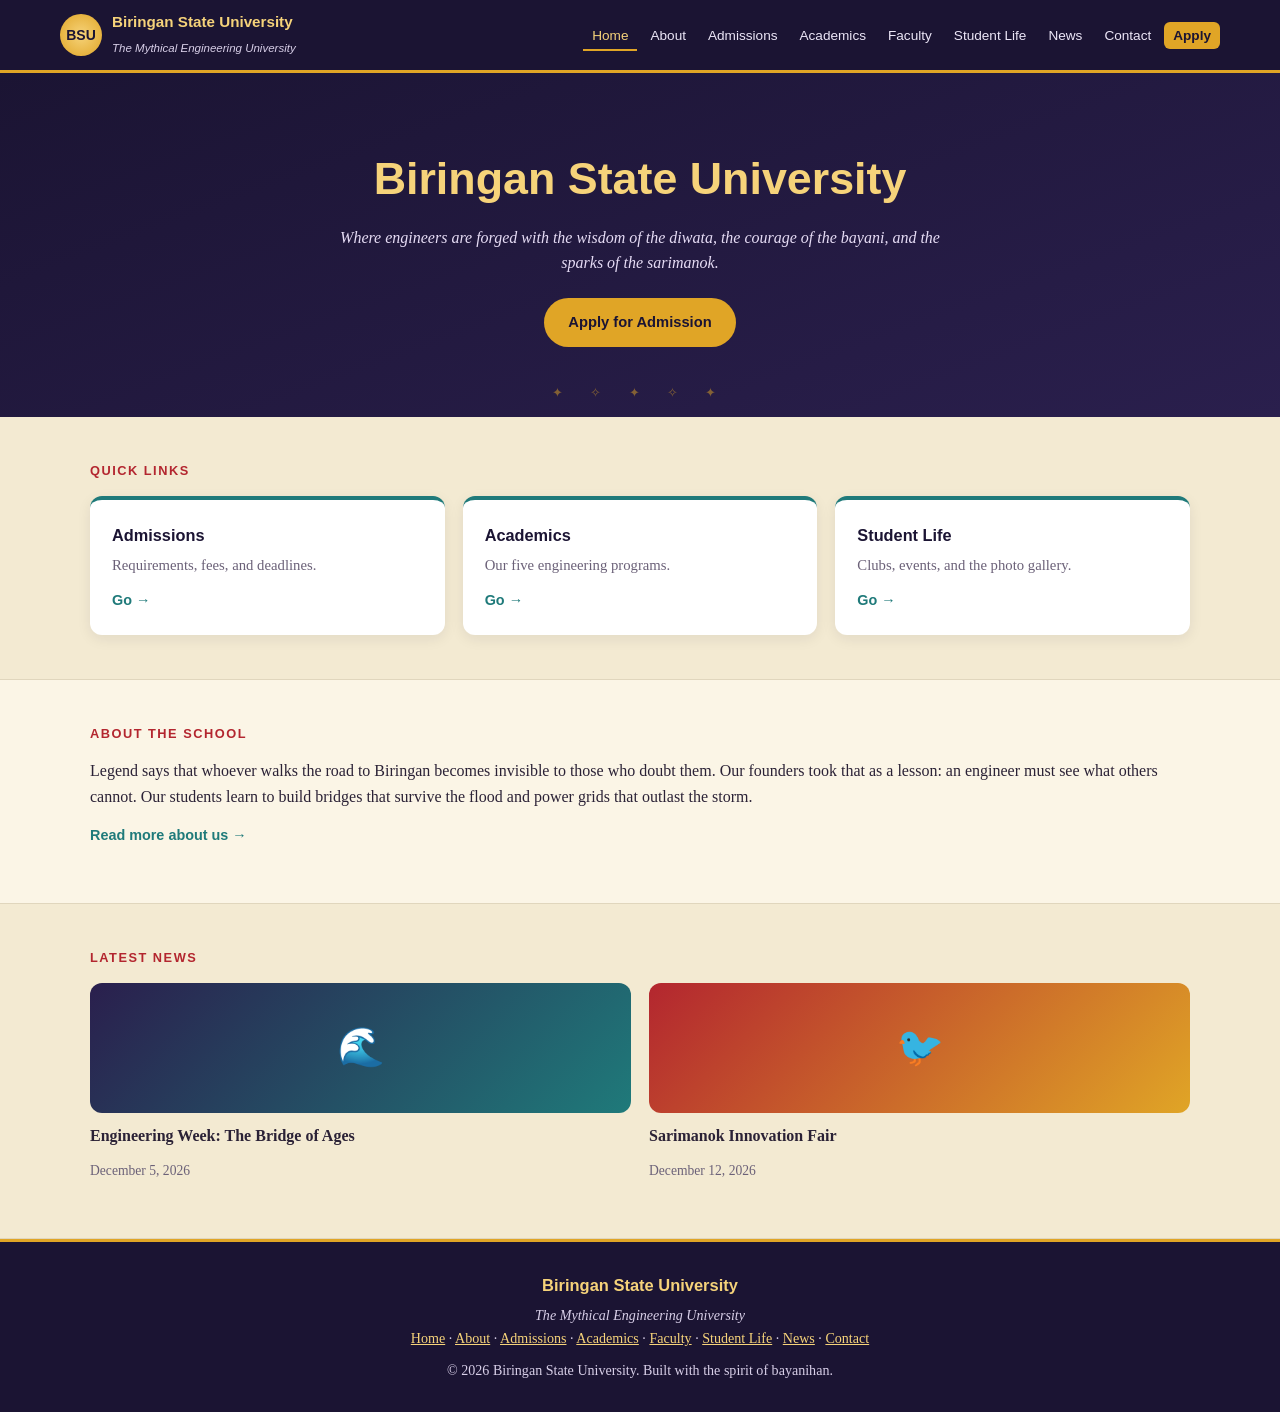
==== index.html @ c65f39e9 "Add files via upload" ====
<!DOCTYPE html>
<html lang="en">
<head>
  <meta charset="UTF-8">
  <meta name="viewport" content="width=device-width, initial-scale=1.0">
  <title>Home - Biringan State University</title>
  <link rel="stylesheet" href="style.css">
</head>
<body>
<header>
  <nav class="nav">
    <a href="index.html" class="brand">
      <div class="seal">BSU</div>
      <div><strong>Biringan State University</strong><span>The Mythical Engineering University</span></div>
    </a>
    <input type="checkbox" id="nav-toggle" class="nav-toggle">
    <label for="nav-toggle" class="menu-btn">☰ Menu</label>
    <ul class="nav-links">
      <li><a href="index.html" class="active">Home</a></li>
      <li><a href="about.html">About</a></li>
      <li><a href="admissions.html">Admissions</a></li>
      <li><a href="academics.html">Academics</a></li>
      <li><a href="faculty.html">Faculty</a></li>
      <li><a href="student-life.html">Student Life</a></li>
      <li><a href="news.html">News</a></li>
      <li><a href="contact.html">Contact</a></li>
      <li><a href="admissions.html" class="apply">Apply</a></li>
    </ul>
  </nav>
</header>
<main>
  <section class="hero">
    <h1>Biringan State University</h1>
    <p>Where engineers are forged with the wisdom of the diwata, the courage of the bayani, and the sparks of the sarimanok.</p>
    <a href="admissions.html" class="btn btn-gold">Apply for Admission</a>
  </section>

  <section class="block alt">
    <div class="wrap">
      <div class="label">Quick Links</div>
      <div class="grid">
        <div class="card"><h3>Admissions</h3><p>Requirements, fees, and deadlines.</p><a class="more" href="admissions.html">Go →</a></div>
        <div class="card"><h3>Academics</h3><p>Our five engineering programs.</p><a class="more" href="academics.html">Go →</a></div>
        <div class="card"><h3>Student Life</h3><p>Clubs, events, and the photo gallery.</p><a class="more" href="student-life.html">Go →</a></div>
      </div>
    </div>
  </section>

  <section class="block">
    <div class="wrap">
      <div class="label">About the School</div>
      <p>Legend says that whoever walks the road to Biringan becomes invisible to those who doubt them. Our founders took that as a lesson: an engineer must see what others cannot. Our students learn to build bridges that survive the flood and power grids that outlast the storm.</p>
      <p><a class="more" href="about.html">Read more about us →</a></p>
    </div>
  </section>

  <section class="block alt">
    <div class="wrap">
      <div class="label">Latest News</div>
      <div class="grid">
        <div><div class="tile dark">🌊</div><p style="margin-top:10px;font-weight:bold;">Engineering Week: The Bridge of Ages</p><p style="font-size:0.85rem;color:var(--muted);">December 5, 2026</p></div>
        <div><div class="tile red">🐦</div><p style="margin-top:10px;font-weight:bold;">Sarimanok Innovation Fair</p><p style="font-size:0.85rem;color:var(--muted);">December 12, 2026</p></div>
      </div>
    </div>
  </section>
</main>
<footer>
  <h3>Biringan State University</h3>
  <p><em>The Mythical Engineering University</em></p>
  <p>
    <a href="index.html">Home</a> ·
    <a href="about.html">About</a> ·
    <a href="admissions.html">Admissions</a> ·
    <a href="academics.html">Academics</a> ·
    <a href="faculty.html">Faculty</a> ·
    <a href="student-life.html">Student Life</a> ·
    <a href="news.html">News</a> ·
    <a href="contact.html">Contact</a>
  </p>
  <p style="margin-top:10px;">© 2026 Biringan State University. Built with the spirit of bayanihan.</p>
</footer>
</body>
</html>
---- style.css ----
:root {
  --night: #1b1433; --night-2: #2a1f4d; --gold: #e0a526; --gold-light: #f6d37a;
  --crimson: #b3262f; --teal: #1f7a7a; --cream: #fbf5e6; --sand: #f3ead2;
  --text: #2b2236; --muted: #6b6178; --radius: 12px;
}
* { box-sizing: border-box; margin: 0; padding: 0; }
html { scroll-behavior: smooth; }
body { font-family: Georgia, "Times New Roman", serif; color: var(--text); background: var(--cream); line-height: 1.6; }
h1, h2, h3, .label, nav a, .btn { font-family: "Trebuchet MS", Verdana, sans-serif; }
a { color: inherit; }

/* HEADER / NAV */
header { position: sticky; top: 0; z-index: 100; background: var(--night); border-bottom: 3px solid var(--gold); }
.nav { max-width: 1200px; margin: 0 auto; padding: 10px 20px; display: flex; align-items: center; gap: 16px; position: relative; }
.brand { display: flex; align-items: center; gap: 10px; text-decoration: none; color: var(--gold-light); margin-right: auto; }
.seal { width: 42px; height: 42px; border-radius: 50%; background: radial-gradient(circle, var(--gold-light), var(--gold)); color: var(--night); display: grid; place-items: center; font-weight: bold; font-size: 14px; }
.brand strong { display: block; font-size: 0.95rem; }
.brand span { font-size: 0.72rem; color: #d8cfe8; font-style: italic; }
.nav-toggle { display: none; }
.menu-btn { display: none; border: 2px solid var(--gold); color: var(--gold); padding: 6px 12px; border-radius: 8px; cursor: pointer; }
.nav-links { list-style: none; display: flex; gap: 4px; flex-wrap: wrap; }
.nav-links a { color: #ece6f7; text-decoration: none; font-size: 0.85rem; padding: 6px 9px; border-radius: 6px; }
.nav-links a:hover { color: var(--gold); background: rgba(255,255,255,0.06); }
.nav-links a.active { color: var(--gold-light); border-bottom: 2px solid var(--gold); border-radius: 0; }
.nav-links .apply { background: var(--gold); color: var(--night); font-weight: bold; }
.nav-links .apply:hover { background: var(--gold-light); color: var(--night); }

/* BUTTONS */
.btn { display: inline-block; padding: 11px 22px; border-radius: 999px; font-weight: bold; font-size: 0.92rem; text-decoration: none; border: 2px solid transparent; cursor: pointer; transition: background 0.2s, color 0.2s; }
.btn-gold { background: var(--gold); color: var(--night); }
.btn-gold:hover { background: var(--gold-light); }
.btn-dark { background: var(--night); color: var(--gold-light); }
.btn-dark:hover { background: var(--night-2); }

/* HERO */
.hero { background: linear-gradient(160deg, var(--night) 0%, var(--night-2) 100%); color: var(--cream); text-align: center; padding: 70px 20px; position: relative; overflow: hidden; }
.hero::after { content: "✦  ✧  ✦  ✧  ✦"; position: absolute; bottom: 14px; left: 0; right: 0; color: var(--gold); opacity: 0.5; letter-spacing: 12px; font-size: 13px; }
.hero h1 { color: var(--gold-light); font-size: clamp(1.8rem, 4vw, 2.8rem); margin-bottom: 10px; }
.hero p { font-style: italic; color: #e6dcf5; max-width: 620px; margin: 0 auto 22px; }

/* CONTENT BLOCKS */
.block { padding: 44px 20px; border-bottom: 1px solid #e0d6bd; }
.block.alt { background: var(--sand); }
.wrap { max-width: 1100px; margin: 0 auto; }
.label { text-transform: uppercase; letter-spacing: 1.5px; font-size: 0.8rem; color: var(--crimson); font-weight: bold; margin-bottom: 14px; }
.block p { margin-bottom: 12px; }
.grid { display: grid; gap: 18px; grid-template-columns: repeat(auto-fit, minmax(220px, 1fr)); }
.card { background: white; border-radius: var(--radius); padding: 22px; box-shadow: 0 4px 14px rgba(27,20,51,0.08); border-top: 4px solid var(--teal); }
.card h3 { color: var(--night); font-size: 1.02rem; margin-bottom: 6px; }
.card p { font-size: 0.92rem; color: var(--muted); margin-bottom: 10px; }
.card .myth { color: var(--crimson); font-style: italic; font-size: 0.85rem; }
a.more { color: var(--teal); font-weight: bold; font-family: "Trebuchet MS", sans-serif; font-size: 0.9rem; text-decoration: none; }
a.more:hover { text-decoration: underline; }
.tile { background: linear-gradient(135deg, #cfc4e6, #efe3c2); border-radius: var(--radius); min-height: 130px; display: grid; place-items: center; font-size: 2.4rem; }
.tile.dark { background: linear-gradient(135deg, var(--night-2), var(--teal)); }
.tile.red { background: linear-gradient(135deg, var(--crimson), var(--gold)); }
.big-tile { min-height: 220px; }
.split { display: grid; grid-template-columns: 1.2fr 1fr; gap: 30px; align-items: start; }
.panel { background: var(--night); color: var(--cream); padding: 26px; border-radius: var(--radius); border: 2px solid var(--gold); }
.panel h3 { color: var(--gold-light); margin-bottom: 8px; }
.contact-line { margin-bottom: 8px; font-size: 0.95rem; }
.stepline { display: flex; gap: 12px; align-items: flex-start; margin-bottom: 14px; }
.num { min-width: 36px; height: 36px; border-radius: 50%; background: var(--crimson); color: white; display: grid; place-items: center; font-weight: bold; font-family: "Trebuchet MS", sans-serif; }
.rows { list-style: none; }
.rows li { display: flex; justify-content: space-between; gap: 16px; padding: 12px 0; border-bottom: 1px dashed #d7c9a3; }
.rows li span:last-child { font-weight: bold; color: var(--night); white-space: nowrap; }
details { background: white; border-radius: 10px; padding: 14px 18px; margin-bottom: 10px; box-shadow: 0 2px 8px rgba(27,20,51,0.06); }
summary { cursor: pointer; font-family: "Trebuchet MS", sans-serif; font-weight: bold; color: var(--night); }
details p { margin: 10px 0 0; color: var(--muted); font-size: 0.93rem; }
.news-item { background: white; border-radius: var(--radius); padding: 22px; margin-bottom: 16px; box-shadow: 0 4px 14px rgba(27,20,51,0.08); }
.news-item .date { font-size: 0.78rem; color: var(--teal); text-transform: uppercase; letter-spacing: 1px; font-family: "Trebuchet MS", sans-serif; }
.news-item h3 { color: var(--night); margin: 6px 0; font-size: 1.1rem; }
.news-item p { color: var(--muted); font-size: 0.93rem; }
.pager { display: flex; gap: 8px; justify-content: center; margin-top: 10px; }
.pager a { padding: 8px 14px; border-radius: 8px; background: white; border: 1px solid #d7c9a3; text-decoration: none; font-family: "Trebuchet MS", sans-serif; font-size: 0.9rem; }
.pager a.current { background: var(--gold); border-color: var(--gold); font-weight: bold; }
form .row { display: grid; grid-template-columns: 1fr 1fr; gap: 14px; }
form .field { margin-bottom: 14px; }
form label { display: block; font-family: "Trebuchet MS", sans-serif; font-size: 0.88rem; margin-bottom: 5px; color: var(--night); }
form input, form select, form textarea { width: 100%; padding: 10px 12px; border: 2px solid #e4dbc4; border-radius: 8px; font: inherit; background: white; }
form input:focus, form select:focus, form textarea:focus { outline: none; border-color: var(--gold); }
form textarea { min-height: 120px; resize: vertical; }
.map { min-height: 240px; background: linear-gradient(135deg, #d9e8e4, #efe3c2); border-radius: var(--radius); display: grid; place-items: center; color: var(--muted); font-style: italic; }

/* FOOTER */
footer { background: var(--night); color: #d8cfe8; text-align: center; padding: 30px 20px; border-top: 3px solid var(--gold); font-size: 0.88rem; }
footer h3 { color: var(--gold-light); margin-bottom: 6px; }
footer a { color: var(--gold-light); }

/* RESPONSIVE */
@media (max-width: 900px) {
  .menu-btn { display: block; }
  .nav-links { display: none; position: absolute; top: 100%; left: 0; right: 0; background: var(--night); flex-direction: column; gap: 0; padding: 8px 0; border-bottom: 3px solid var(--gold); }
  .nav-toggle:checked ~ .nav-links { display: flex; }
  .nav-links a { display: block; padding: 12px 20px; border-radius: 0; }
  .split { grid-template-columns: 1fr; }
}
@media (max-width: 600px) {
  form .row { grid-template-columns: 1fr; }
}
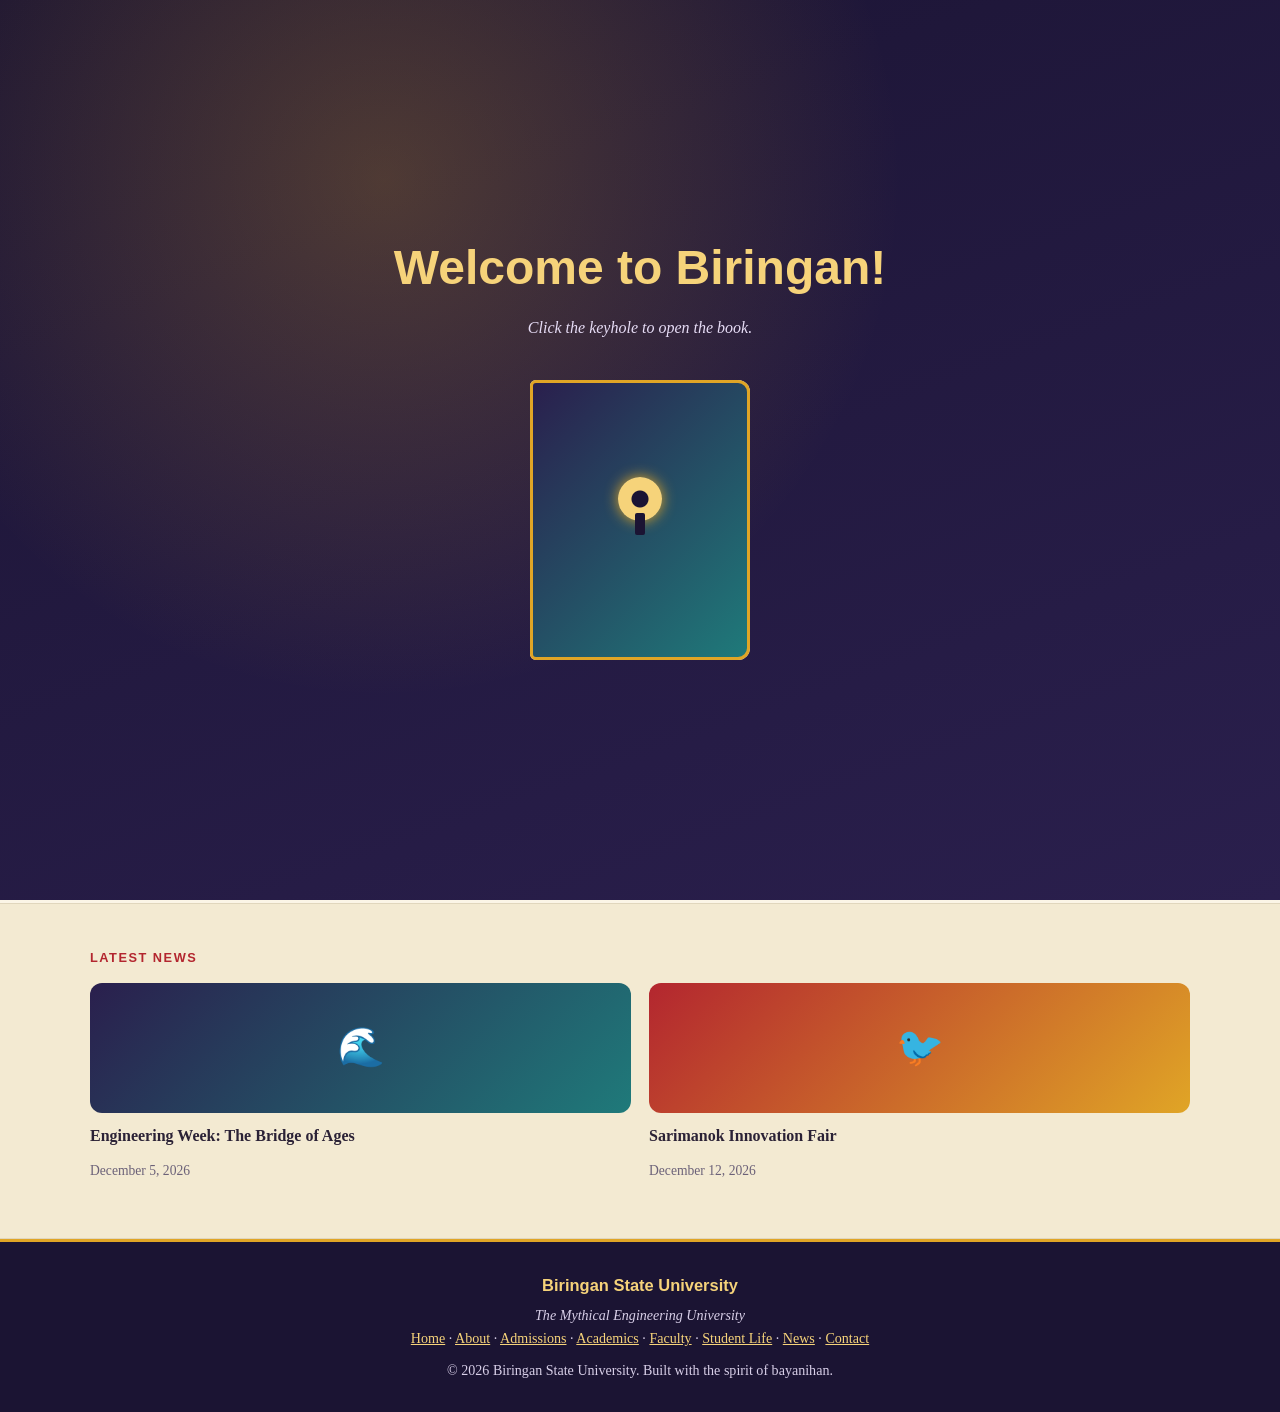
==== commit 3044e4e0: "Add welcome section with keyhole and book Added a welcome section with interactive elements." ====
--- a/index.html
+++ b/index.html
@@ -7,6 +7,27 @@
   <link rel="stylesheet" href="style.css">
 </head>
 <body>
+
+<!-- WELCOME: KEYHOLE, KEY, AND BOOK -->
+<input type="checkbox" id="welcome-toggle" class="welcome-toggle">
+<div class="welcome">
+  <h1>Welcome to Biringan!</h1>
+  <p class="hint">Click the keyhole to open the book.</p>
+  <div class="scene">
+    <div class="book">
+      <div class="page">
+        <div class="seal">BSU</div>
+        <p><strong>Biringan State University</strong></p>
+        <p><em>The Mythical Engineering University</em></p>
+      </div>
+      <div class="cover">
+        <label for="welcome-toggle" class="keyhole" title="Open the book" aria-label="Open the book"></label>
+      </div>
+    </div>
+    <div class="key"></div>
+  </div>
+</div>
+
 <header>
   <nav class="nav">
     <a href="index.html" class="brand">
--- a/style.css
+++ b/style.css
@@ -98,3 +98,85 @@
 @media (max-width: 600px) {
   form .row { grid-template-columns: 1fr; }
 }
+
+/* WELCOME: KEYHOLE, KEY, AND BOOK */
+.welcome-toggle { display: none; }
+
+.welcome {
+  position: fixed; inset: 0; z-index: 1000;
+  background: radial-gradient(circle at 30% 20%, rgba(224,165,38,0.25), transparent 45%),
+              linear-gradient(160deg, var(--night) 0%, var(--night-2) 100%);
+  color: var(--cream);
+  display: flex; flex-direction: column; align-items: center; justify-content: center;
+  text-align: center; padding: 20px;
+}
+.welcome h1 { color: var(--gold-light); font-size: clamp(1.8rem, 5vw, 3rem); margin-bottom: 8px; }
+.welcome .hint { font-style: italic; color: #e6dcf5; margin-bottom: 30px; }
+
+.scene { position: relative; width: 240px; height: 300px; }
+
+/* The book */
+.book { position: absolute; left: 10px; top: 10px; width: 220px; height: 280px; perspective: 1000px; }
+.page {
+  position: absolute; inset: 0; background: var(--cream); color: var(--text);
+  border-radius: 6px 12px 12px 6px; padding: 20px;
+  display: flex; flex-direction: column; align-items: center; justify-content: center;
+  box-shadow: inset 0 0 20px rgba(0,0,0,0.12);
+}
+.page p { font-size: 0.9rem; margin-bottom: 4px; }
+.page .seal { width: 56px; height: 56px; font-size: 16px; margin-bottom: 10px; }
+
+.cover {
+  position: absolute; inset: 0;
+  background: linear-gradient(135deg, var(--night-2), var(--teal));
+  border: 3px solid var(--gold); border-radius: 6px 12px 12px 6px;
+  transform-origin: left center;
+  transition: transform 1.1s ease 1.6s;   /* opens after the key turns */
+}
+#welcome-toggle:checked ~ .welcome .cover { transform: rotateY(-165deg); }
+
+/* The keyhole (the button visitors click) */
+.keyhole {
+  position: absolute; left: 50%; top: 45%;
+  width: 44px; height: 58px; transform: translate(-50%, -50%);
+  cursor: pointer; transition: transform 0.2s;
+}
+.keyhole:hover { transform: translate(-50%, -50%) scale(1.1); }
+.keyhole::before {
+  content: ""; position: absolute; top: 0; left: 0; width: 44px; height: 44px; border-radius: 50%;
+  background: radial-gradient(circle, var(--night) 0 8px, var(--gold-light) 9px);
+  box-shadow: 0 0 14px var(--gold);
+}
+.keyhole::after {
+  content: ""; position: absolute; bottom: 0; left: 50%; transform: translateX(-50%);
+  width: 10px; height: 22px; background: var(--night); border-radius: 2px;
+}
+
+/* The key */
+.key {
+  position: absolute; left: 50%; top: 60px; width: 12px; height: 70px; margin-left: -6px;
+  background: var(--gold-light); border-radius: 0 0 6px 6px; opacity: 0; z-index: 5;
+}
+.key::before {
+  content: ""; position: absolute; top: -22px; left: -9px; width: 30px; height: 30px;
+  border: 6px solid var(--gold-light); border-radius: 50%;
+}
+.key::after {
+  content: ""; position: absolute; bottom: 14px; left: 12px; width: 10px; height: 6px;
+  background: var(--gold-light);
+  box-shadow: 0 -10px 0 0 var(--gold-light);
+}
+#welcome-toggle:checked ~ .welcome .key { animation: turnKey 1.4s ease forwards; }
+
+@keyframes turnKey {
+  0%   { opacity: 0; transform: translateY(-160px); }
+  35%  { opacity: 1; transform: translateY(0); }
+  65%  { opacity: 1; transform: translateY(0) rotate(0deg); }
+  100% { opacity: 0; transform: translateY(0) rotate(90deg); }
+}
+
+/* Fade the welcome screen away to reveal the Home page */
+#welcome-toggle:checked ~ .welcome { animation: welcomeOut 0.8s ease 3.4s forwards; }
+@keyframes welcomeOut {
+  to { opacity: 0; visibility: hidden; }
+}
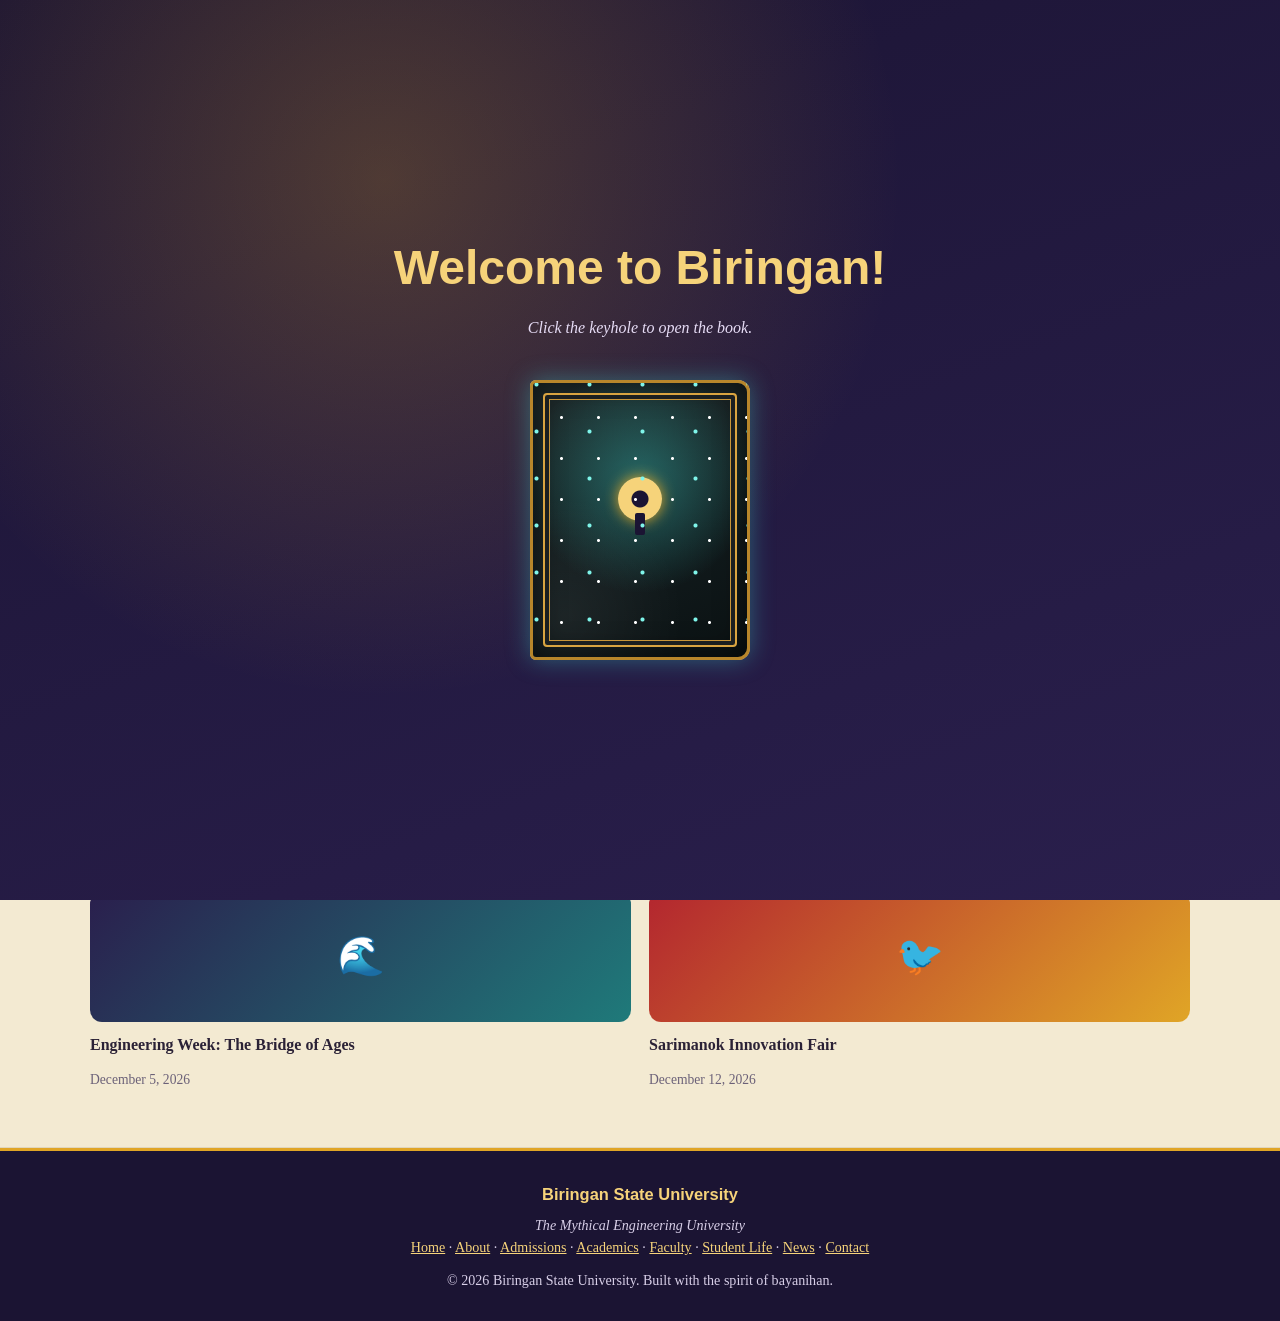
==== commit 7350f7b2: "Replace BSU seal with logo image in header" ====
--- a/index.html
+++ b/index.html
@@ -31,7 +31,7 @@
 <header>
   <nav class="nav">
     <a href="index.html" class="brand">
-      <div class="seal">BSU</div>
+      <div class="seal"><img src="logo.png" alt="Biringan State University logo"></div>
       <div><strong>Biringan State University</strong><span>The Mythical Engineering University</span></div>
     </a>
     <input type="checkbox" id="nav-toggle" class="nav-toggle">
--- a/style.css
+++ b/style.css
@@ -33,10 +33,16 @@
 .btn-dark:hover { background: var(--night-2); }
 
 /* HERO */
-.hero { background: linear-gradient(160deg, var(--night) 0%, var(--night-2) 100%); color: var(--cream); text-align: center; padding: 70px 20px; position: relative; overflow: hidden; }
-.hero::after { content: "✦  ✧  ✦  ✧  ✦"; position: absolute; bottom: 14px; left: 0; right: 0; color: var(--gold); opacity: 0.5; letter-spacing: 12px; font-size: 13px; }
-.hero h1 { color: var(--gold-light); font-size: clamp(1.8rem, 4vw, 2.8rem); margin-bottom: 10px; }
-.hero p { font-style: italic; color: #e6dcf5; max-width: 620px; margin: 0 auto 22px; }
+.hero{
+  background:
+    linear-gradient(rgba(27,20,51,.6), rgba(27,20,51,.75)),
+    url("hero.jpg") center / cover no-repeat;
+  color:#FFF8EC;
+  text-align:center;
+  padding:70px 20px;
+  position:relative;
+  overflow:hidden;
+}
 
 /* CONTENT BLOCKS */
 .block { padding: 44px 20px; border-bottom: 1px solid #e0d6bd; }
@@ -117,22 +123,51 @@
 
 /* The book */
 .book { position: absolute; left: 10px; top: 10px; width: 220px; height: 280px; perspective: 1000px; }
+
+/* Inside pages: aged parchment */
 .page {
-  position: absolute; inset: 0; background: var(--cream); color: var(--text);
-  border-radius: 6px 12px 12px 6px; padding: 20px;
+  position: absolute; inset: 0;
+  background:
+    radial-gradient(circle at 50% 40%, rgba(255,255,255,0.4), transparent 60%),
+    linear-gradient(135deg, #f3e4bf, #e2c994);
+  color: #3b2a14; border-radius: 6px 12px 12px 6px; padding: 20px;
   display: flex; flex-direction: column; align-items: center; justify-content: center;
-  box-shadow: inset 0 0 20px rgba(0,0,0,0.12);
+  box-shadow: inset 0 0 25px rgba(90,60,20,0.35);
 }
 .page p { font-size: 0.9rem; margin-bottom: 4px; }
 .page .seal { width: 56px; height: 56px; font-size: 16px; margin-bottom: 10px; }
 
+/* BOOK COVER: dark leather, gold filigree frame, teal glow, sparkles */
 .cover {
   position: absolute; inset: 0;
-  background: linear-gradient(135deg, var(--night-2), var(--teal));
-  border: 3px solid var(--gold); border-radius: 6px 12px 12px 6px;
+  background:
+    radial-gradient(circle at 50% 35%, rgba(64,230,220,0.35), transparent 55%),
+    radial-gradient(circle at 15% 85%, rgba(255,255,255,0.06), transparent 40%),
+    linear-gradient(160deg, #1f2b2c 0%, #111a1c 60%, #0b1213 100%);
+  border: 3px solid #b8862b;
+  border-radius: 6px 12px 12px 6px;
+  box-shadow: inset 0 0 30px rgba(0,0,0,0.6), 0 0 24px rgba(64,230,220,0.35);
   transform-origin: left center;
-  transition: transform 1.1s ease 1.6s;   /* opens after the key turns */
-}
+  transition: transform 1.1s ease 1.9s;   /* opens after the key turns */
+}
+/* Gold filigree frame */
+.cover::before {
+  content: ""; position: absolute; inset: 10px;
+  border: 2px solid #d9a441; border-radius: 4px;
+  box-shadow: inset 0 0 0 4px #1b1f20, inset 0 0 0 5px #c9963a;
+  pointer-events: none;
+}
+/* Floating sparkles */
+.cover::after {
+  content: ""; position: absolute; inset: 0; pointer-events: none;
+  background-image:
+    radial-gradient(circle, #ffffff 1px, transparent 2px),
+    radial-gradient(circle, #7ff5ea 1.5px, transparent 2.5px);
+  background-size: 37px 41px, 53px 47px;
+  background-position: 10px 14px, 30px 25px;
+  animation: sparkle 3s ease-in-out infinite alternate;
+}
+@keyframes sparkle { from { opacity: 0.3; } to { opacity: 0.9; } }
 #welcome-toggle:checked ~ .welcome .cover { transform: rotateY(-165deg); }
 
 /* The keyhole (the button visitors click) */
@@ -152,31 +187,40 @@
   width: 10px; height: 22px; background: var(--night); border-radius: 2px;
 }
 
-/* The key */
+/* KEY: slides in from the right, fits the keyhole, turns right */
 .key {
-  position: absolute; left: 50%; top: 60px; width: 12px; height: 70px; margin-left: -6px;
-  background: var(--gold-light); border-radius: 0 0 6px 6px; opacity: 0; z-index: 5;
-}
+  position: absolute; left: 120px; top: 136px;   /* center of the keyhole */
+  width: 80px; height: 12px; margin-top: -6px;
+  background: var(--gold-light); border-radius: 3px;
+  transform-origin: 0 50%;                       /* pivot at the keyhole */
+  opacity: 0; z-index: 5;
+}
+/* Key bow (the round handle, on the right) */
 .key::before {
-  content: ""; position: absolute; top: -22px; left: -9px; width: 30px; height: 30px;
-  border: 6px solid var(--gold-light); border-radius: 50%;
-}
+  content: ""; position: absolute; right: -22px; top: -8px;
+  width: 28px; height: 28px; border-radius: 50%;
+  border: 6px solid var(--gold-light);
+}
+/* Key teeth (on the keyhole end) */
 .key::after {
-  content: ""; position: absolute; bottom: 14px; left: 12px; width: 10px; height: 6px;
-  background: var(--gold-light);
-  box-shadow: 0 -10px 0 0 var(--gold-light);
-}
-#welcome-toggle:checked ~ .welcome .key { animation: turnKey 1.4s ease forwards; }
-
+  content: ""; position: absolute; left: 6px; top: 12px;
+  width: 8px; height: 10px; background: var(--gold-light);
+  box-shadow: 12px 0 0 0 var(--gold-light);
+}
+#welcome-toggle:checked ~ .welcome .key {
+  animation: turnKey 1.8s ease-in-out forwards;
+}
 @keyframes turnKey {
-  0%   { opacity: 0; transform: translateY(-160px); }
-  35%  { opacity: 1; transform: translateY(0); }
-  65%  { opacity: 1; transform: translateY(0) rotate(0deg); }
-  100% { opacity: 0; transform: translateY(0) rotate(90deg); }
+  0%   { opacity: 0; transform: translateX(260px) rotate(0deg); }
+  15%  { opacity: 1; }
+  35%  { opacity: 1; transform: translateX(0) rotate(0deg); }   /* fits the keyhole */
+  70%  { opacity: 1; transform: translateX(0) rotate(90deg); }  /* turns to the right */
+  85%  { opacity: 0; transform: translateX(0) rotate(90deg); }
+  100% { opacity: 0; transform: translateX(0) rotate(90deg); }
 }
 
 /* Fade the welcome screen away to reveal the Home page */
-#welcome-toggle:checked ~ .welcome { animation: welcomeOut 0.8s ease 3.4s forwards; }
+#welcome-toggle:checked ~ .welcome { animation: welcomeOut 0.8s ease 3.7s forwards; }
 @keyframes welcomeOut {
   to { opacity: 0; visibility: hidden; }
 }
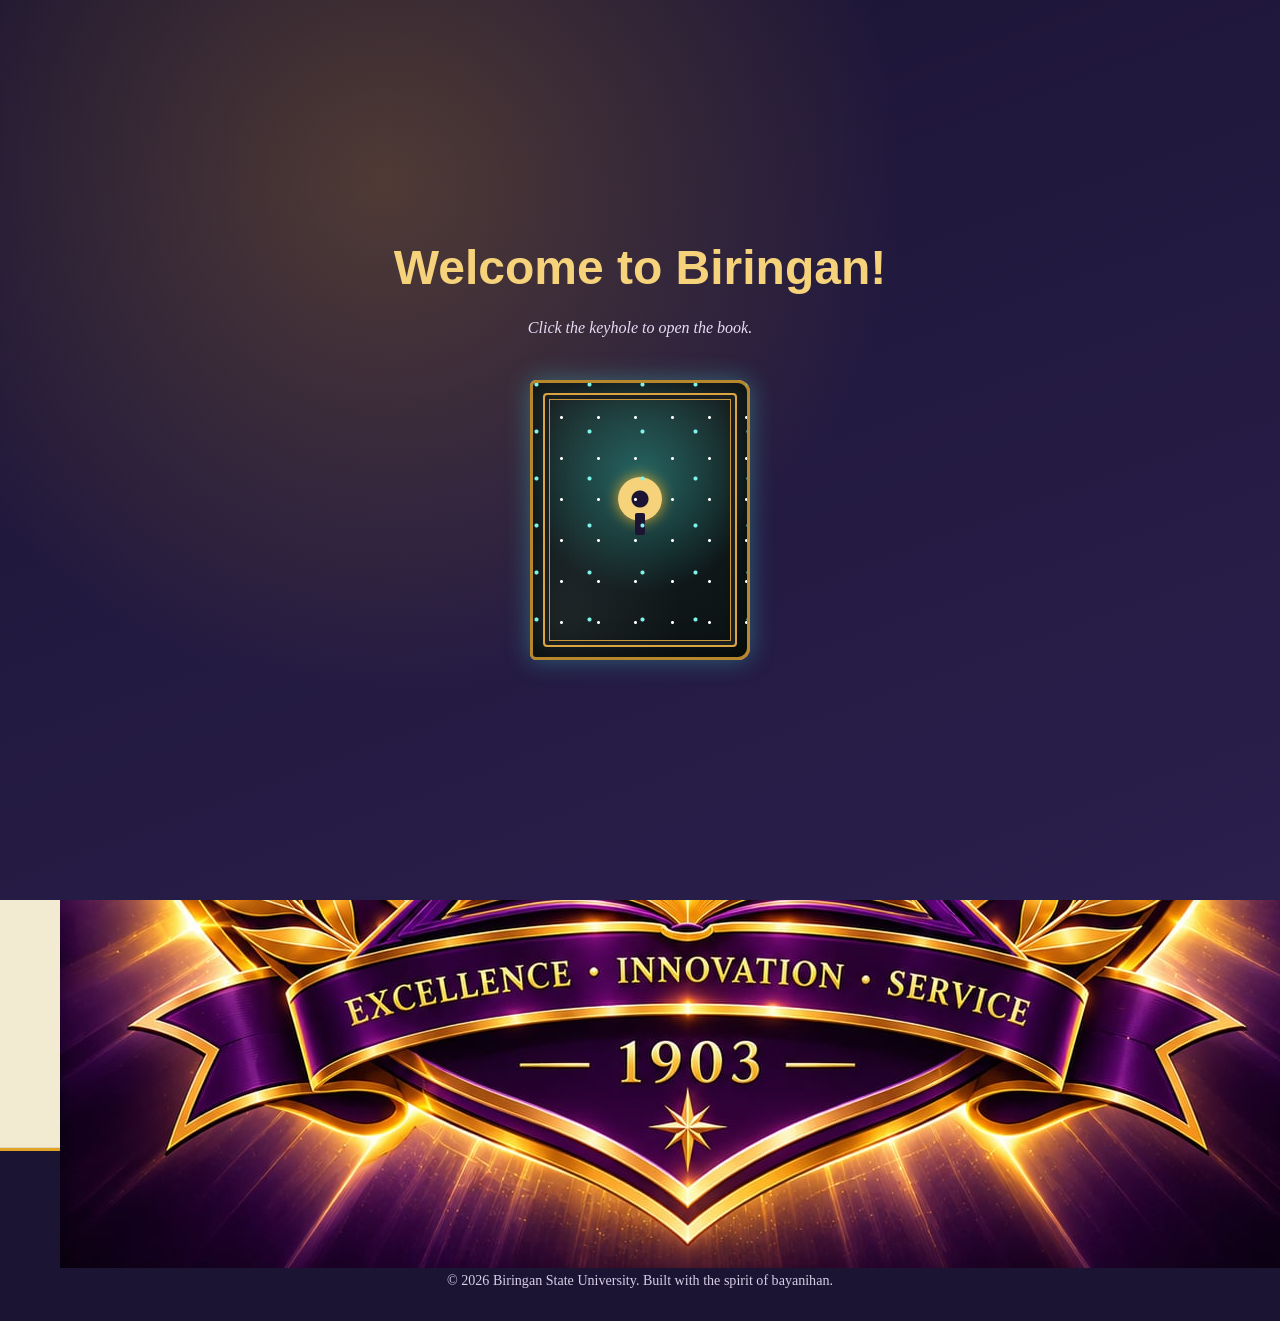
==== commit 5a79855c: "Change logo image from logo.png to logo.jpg" ====
--- a/index.html
+++ b/index.html
@@ -31,7 +31,7 @@
 <header>
   <nav class="nav">
     <a href="index.html" class="brand">
-      <div class="seal"><img src="logo.png" alt="Biringan State University logo"></div>
+      <div class="seal"><img src="logo.jpg" alt="Biringan State University logo"></div>
       <div><strong>Biringan State University</strong><span>The Mythical Engineering University</span></div>
     </a>
     <input type="checkbox" id="nav-toggle" class="nav-toggle">
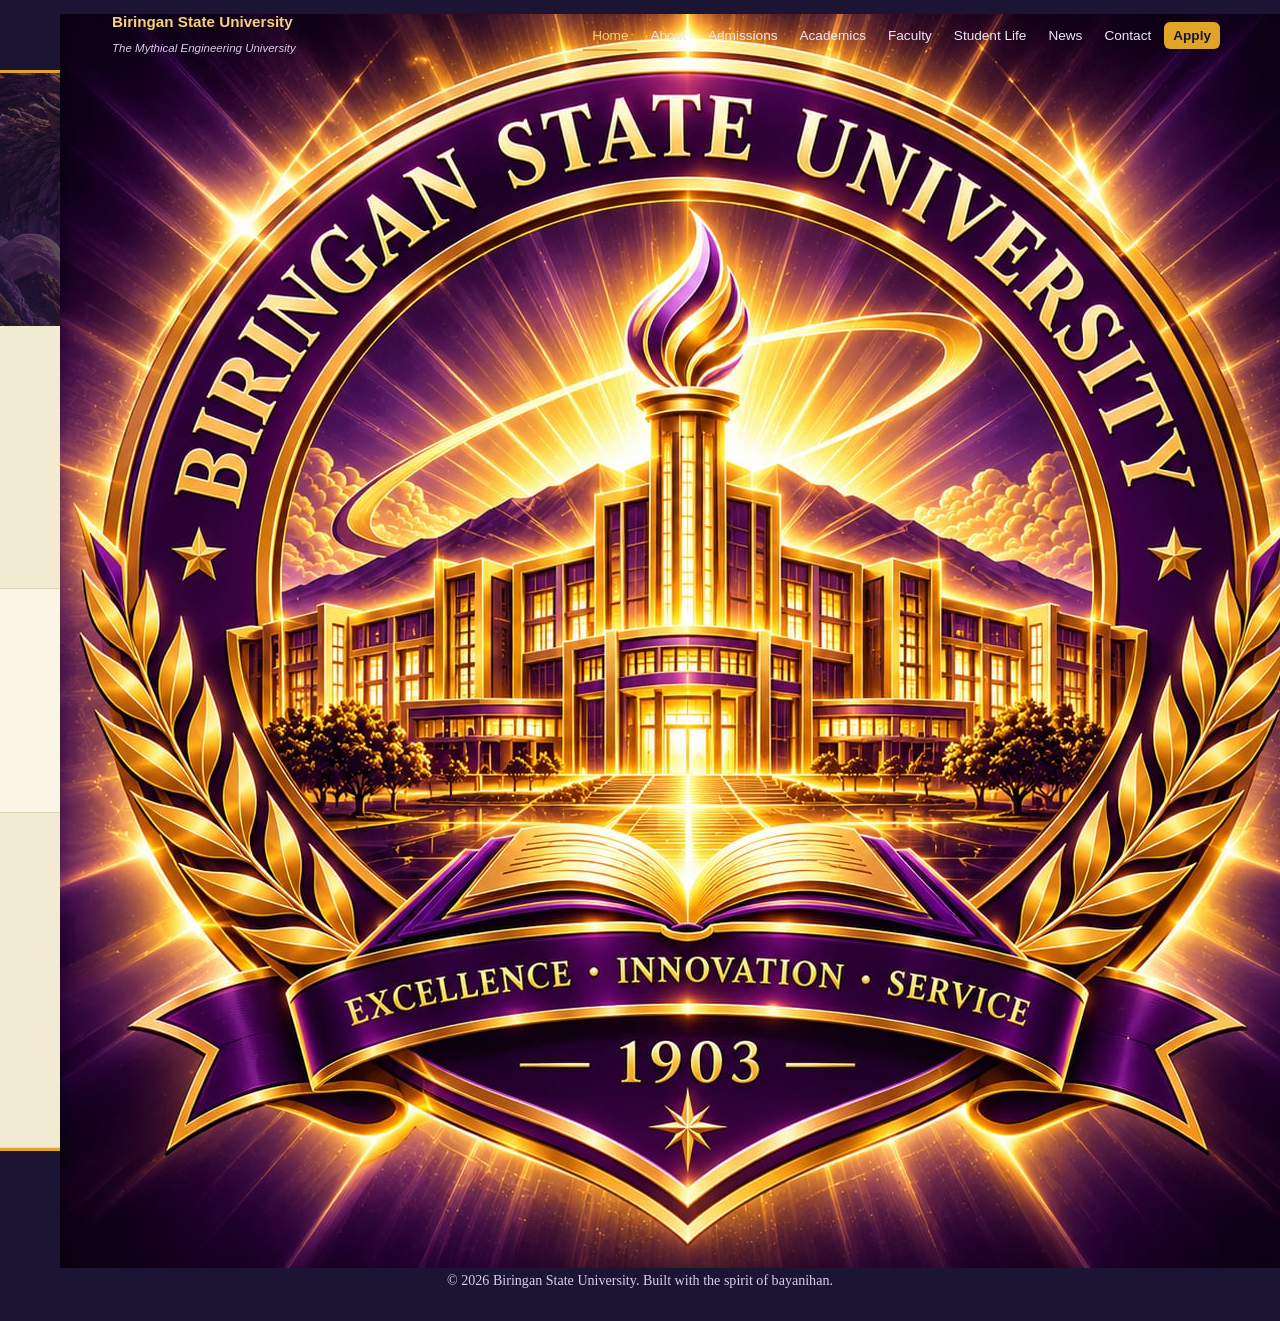
==== commit 53a6a5b2: "Remove welcome section from index.html Removed welcome section including keyhole and book elements." ====
--- a/index.html
+++ b/index.html
@@ -7,26 +7,6 @@
   <link rel="stylesheet" href="style.css">
 </head>
 <body>
-
-<!-- WELCOME: KEYHOLE, KEY, AND BOOK -->
-<input type="checkbox" id="welcome-toggle" class="welcome-toggle">
-<div class="welcome">
-  <h1>Welcome to Biringan!</h1>
-  <p class="hint">Click the keyhole to open the book.</p>
-  <div class="scene">
-    <div class="book">
-      <div class="page">
-        <div class="seal">BSU</div>
-        <p><strong>Biringan State University</strong></p>
-        <p><em>The Mythical Engineering University</em></p>
-      </div>
-      <div class="cover">
-        <label for="welcome-toggle" class="keyhole" title="Open the book" aria-label="Open the book"></label>
-      </div>
-    </div>
-    <div class="key"></div>
-  </div>
-</div>
 
 <header>
   <nav class="nav">
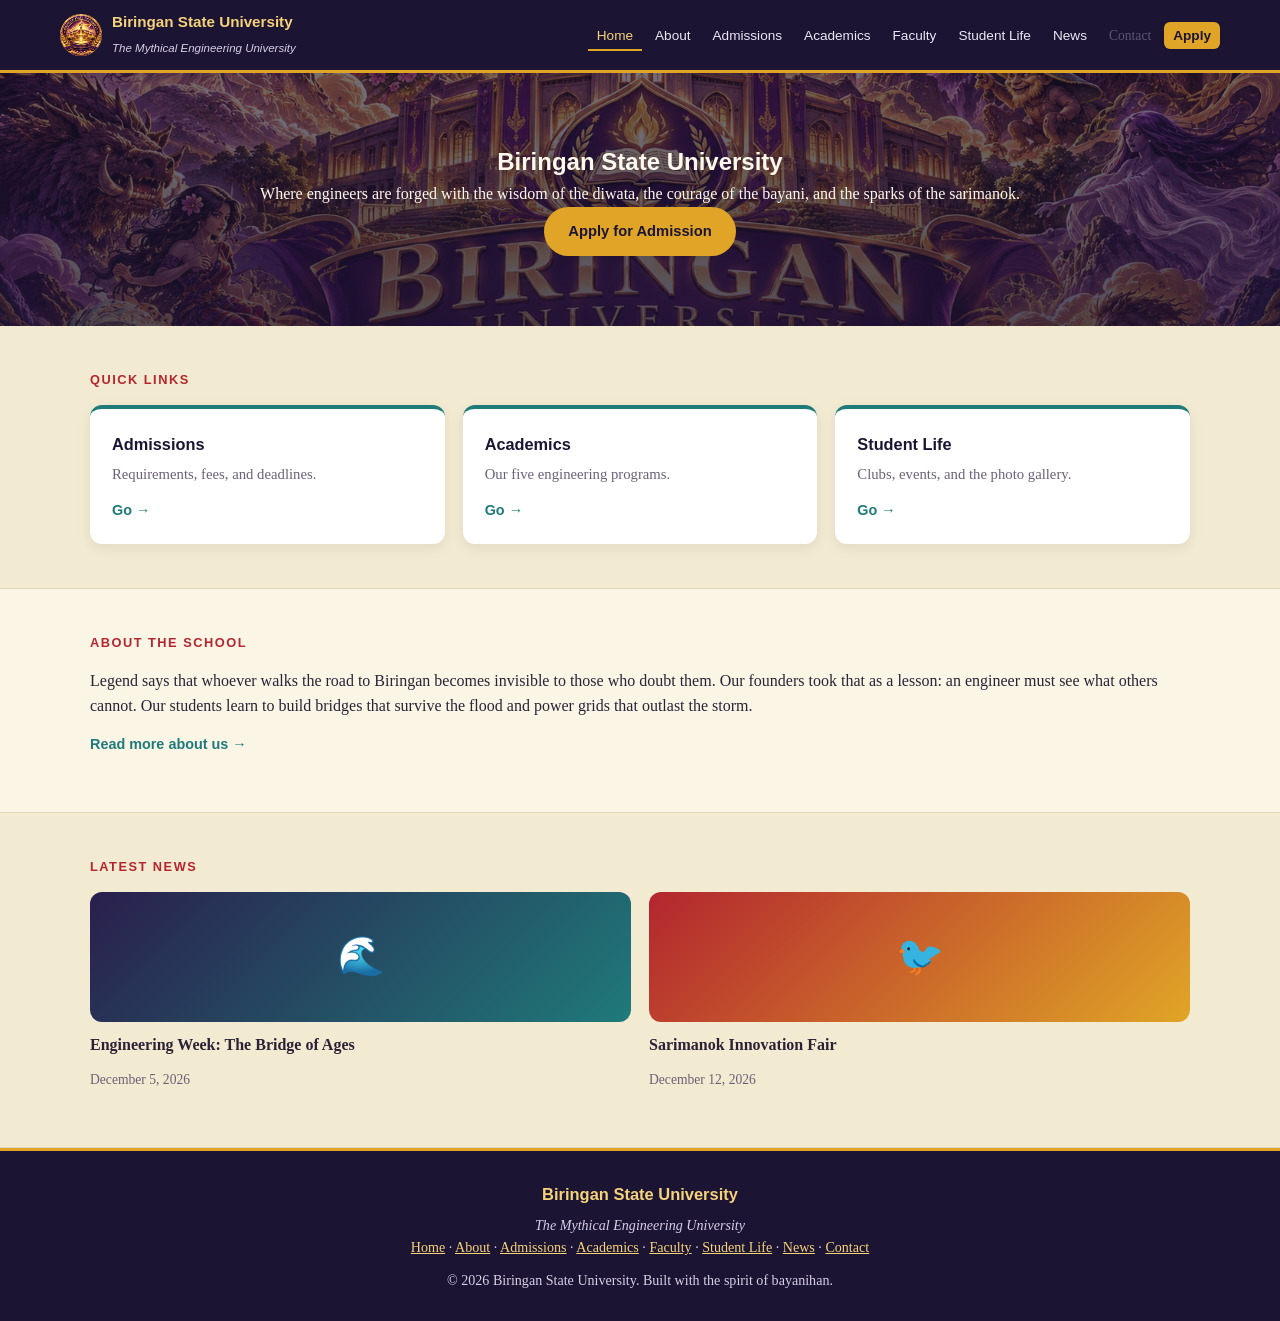
==== commit c297c2bd: "Disable Contact link in navigation menu" ====
--- a/index.html
+++ b/index.html
@@ -24,7 +24,7 @@
       <li><a href="faculty.html">Faculty</a></li>
       <li><a href="student-life.html">Student Life</a></li>
       <li><a href="news.html">News</a></li>
-      <li><a href="contact.html">Contact</a></li>
+      <li><span class="nav-disabled">Contact</span></li>
       <li><a href="admissions.html" class="apply">Apply</a></li>
     </ul>
   </nav>
--- a/style.css
+++ b/style.css
@@ -14,6 +14,8 @@
 .nav { max-width: 1200px; margin: 0 auto; padding: 10px 20px; display: flex; align-items: center; gap: 16px; position: relative; }
 .brand { display: flex; align-items: center; gap: 10px; text-decoration: none; color: var(--gold-light); margin-right: auto; }
 .seal { width: 42px; height: 42px; border-radius: 50%; background: radial-gradient(circle, var(--gold-light), var(--gold)); color: var(--night); display: grid; place-items: center; font-weight: bold; font-size: 14px; }
+.seal{overflow:hidden}
+.seal img{width:100%;height:100%;object-fit:cover;border-radius:50%}
 .brand strong { display: block; font-size: 0.95rem; }
 .brand span { font-size: 0.72rem; color: #d8cfe8; font-style: italic; }
 .nav-toggle { display: none; }
@@ -21,6 +23,7 @@
 .nav-links { list-style: none; display: flex; gap: 4px; flex-wrap: wrap; }
 .nav-links a { color: #ece6f7; text-decoration: none; font-size: 0.85rem; padding: 6px 9px; border-radius: 6px; }
 .nav-links a:hover { color: var(--gold); background: rgba(255,255,255,0.06); }
+.nav-links .nav-disabled { color: #8a8398; font-size: 0.85rem; padding: 6px 9px; cursor: default; opacity: 0.6; }
 .nav-links a.active { color: var(--gold-light); border-bottom: 2px solid var(--gold); border-radius: 0; }
 .nav-links .apply { background: var(--gold); color: var(--night); font-weight: bold; }
 .nav-links .apply:hover { background: var(--gold-light); color: var(--night); }
@@ -61,6 +64,7 @@
 .tile.dark { background: linear-gradient(135deg, var(--night-2), var(--teal)); }
 .tile.red { background: linear-gradient(135deg, var(--crimson), var(--gold)); }
 .big-tile { min-height: 220px; }
+.tile img { width: 100%; height: 100%; object-fit: cover; border-radius: var(--radius); display: block; }
 .split { display: grid; grid-template-columns: 1.2fr 1fr; gap: 30px; align-items: start; }
 .panel { background: var(--night); color: var(--cream); padding: 26px; border-radius: var(--radius); border: 2px solid var(--gold); }
 .panel h3 { color: var(--gold-light); margin-bottom: 8px; }
@@ -224,3 +228,9 @@
 @keyframes welcomeOut {
   to { opacity: 0; visibility: hidden; }
 }
+
+/* FACULTY: two-column layout with photos at their natural shape */
+.faculty-grid{display:block;columns:2 260px;column-gap:18px}
+.faculty-grid .card{break-inside:avoid;margin-bottom:18px;text-align:center}
+.faculty-grid .tile{display:block;min-height:0;background:none;font-size:inherit}
+.faculty-grid .tile img{width:100%;height:auto;border-radius:var(--radius);display:block}
